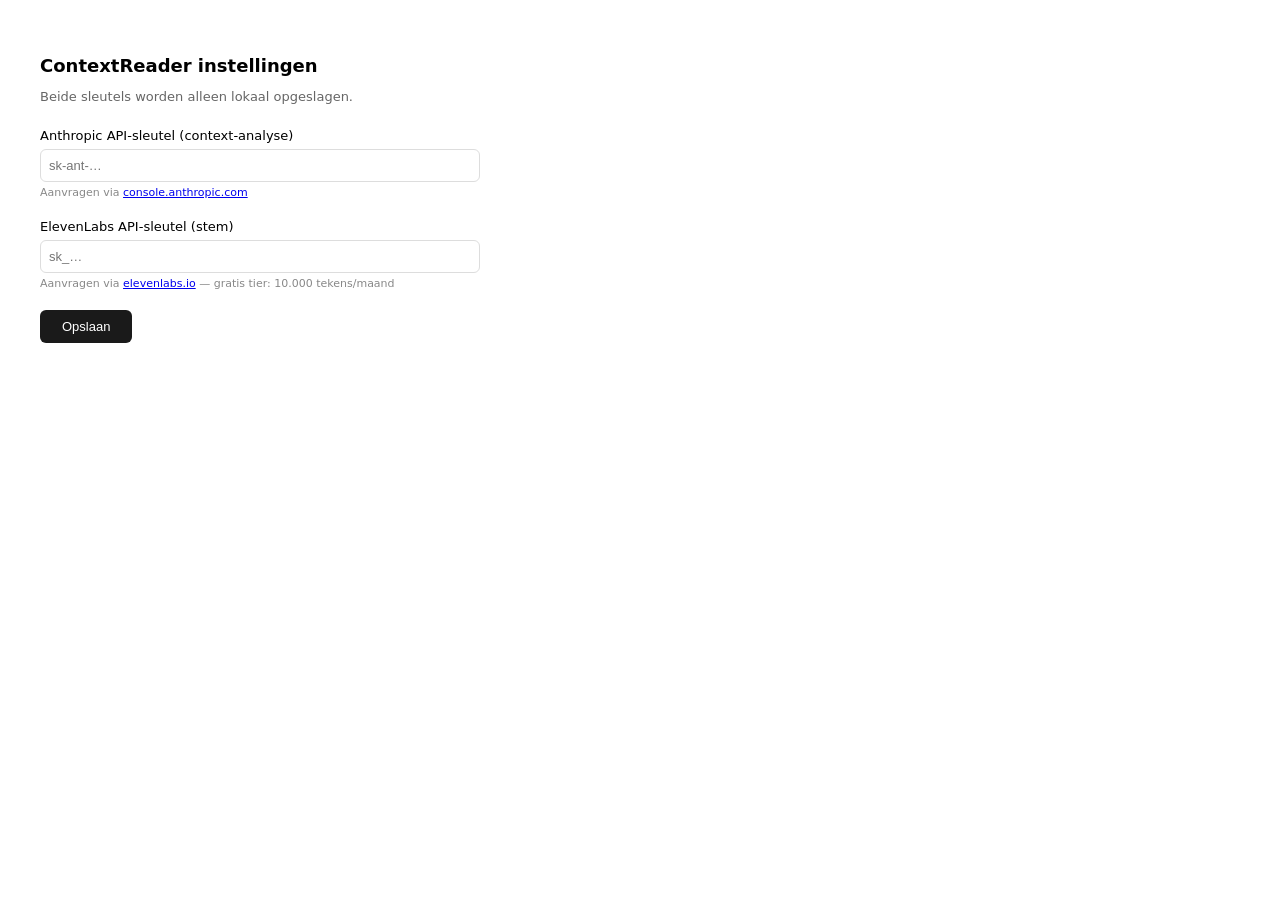
==== options.html @ 8b41c3e1 "ElevenLabs voices + different emotions" ====
<!DOCTYPE html>
<html lang="nl">
<head>
  <meta charset="UTF-8">
  <style>
    body { font-family: system-ui, sans-serif; padding: 32px; max-width: 440px; }
    h2   { font-size: 18px; margin-bottom: 6px; }
    p.intro { font-size: 13px; color: #666; margin-bottom: 24px; }
    .veld { margin-bottom: 20px; }
    label { font-size: 13px; font-weight: 500; display: block; margin-bottom: 6px; }
    input {
      width: 100%; padding: 8px; border: 1px solid #ddd;
      border-radius: 6px; font-size: 13px; box-sizing: border-box;
    }
    .hint { font-size: 11px; color: #888; margin-top: 4px; }
    button {
      padding: 9px 22px; background: #1a1a1a; color: #fff;
      border: none; border-radius: 6px; cursor: pointer; font-size: 13px;
    }
    #msg { margin-top: 10px; font-size: 12px; color: green; }
  </style>
</head>
<body>
  <h2>ContextReader instellingen</h2>
  <p class="intro">Beide sleutels worden alleen lokaal opgeslagen.</p>

  <div class="veld">
    <label>Anthropic API-sleutel (context-analyse)</label>
    <input type="password" id="claude-key" placeholder="sk-ant-…">
    <p class="hint">Aanvragen via <a href="https://console.anthropic.com" target="_blank">console.anthropic.com</a></p>
  </div>

  <div class="veld">
    <label>ElevenLabs API-sleutel (stem)</label>
    <input type="password" id="elevenlabs-key" placeholder="sk_…">
    <p class="hint">Aanvragen via <a href="https://elevenlabs.io" target="_blank">elevenlabs.io</a> — gratis tier: 10.000 tekens/maand</p>
  </div>

  <button id="opslaan">Opslaan</button>
  <div id="msg"></div>
  <script src="options.js"></script>
</body>
</html>
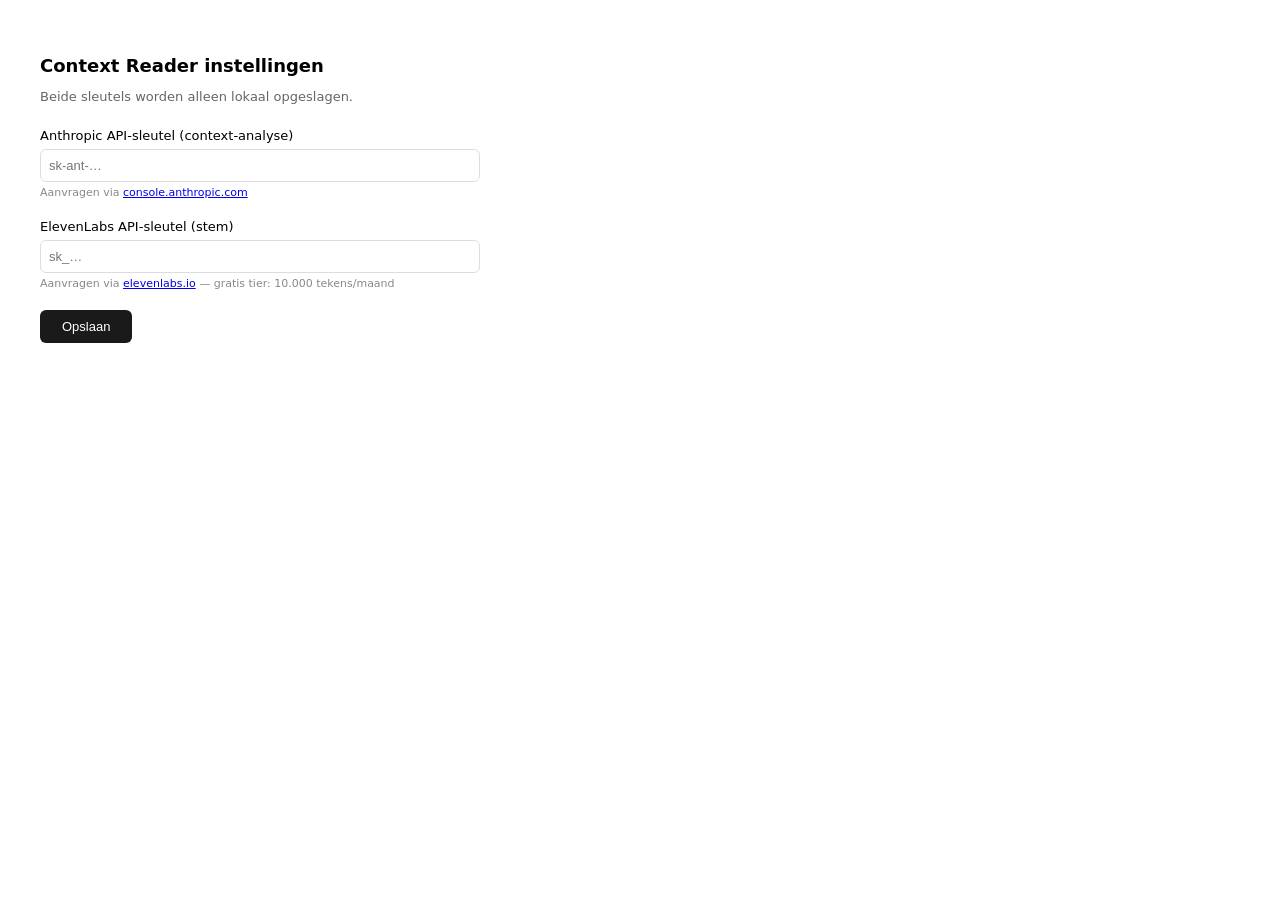
==== commit d4db1a9b: "update" ====
--- a/options.html
+++ b/options.html
@@ -21,7 +21,7 @@
   </style>
 </head>
 <body>
-  <h2>ContextReader instellingen</h2>
+  <h2>Context Reader instellingen</h2>
   <p class="intro">Beide sleutels worden alleen lokaal opgeslagen.</p>
 
   <div class="veld">
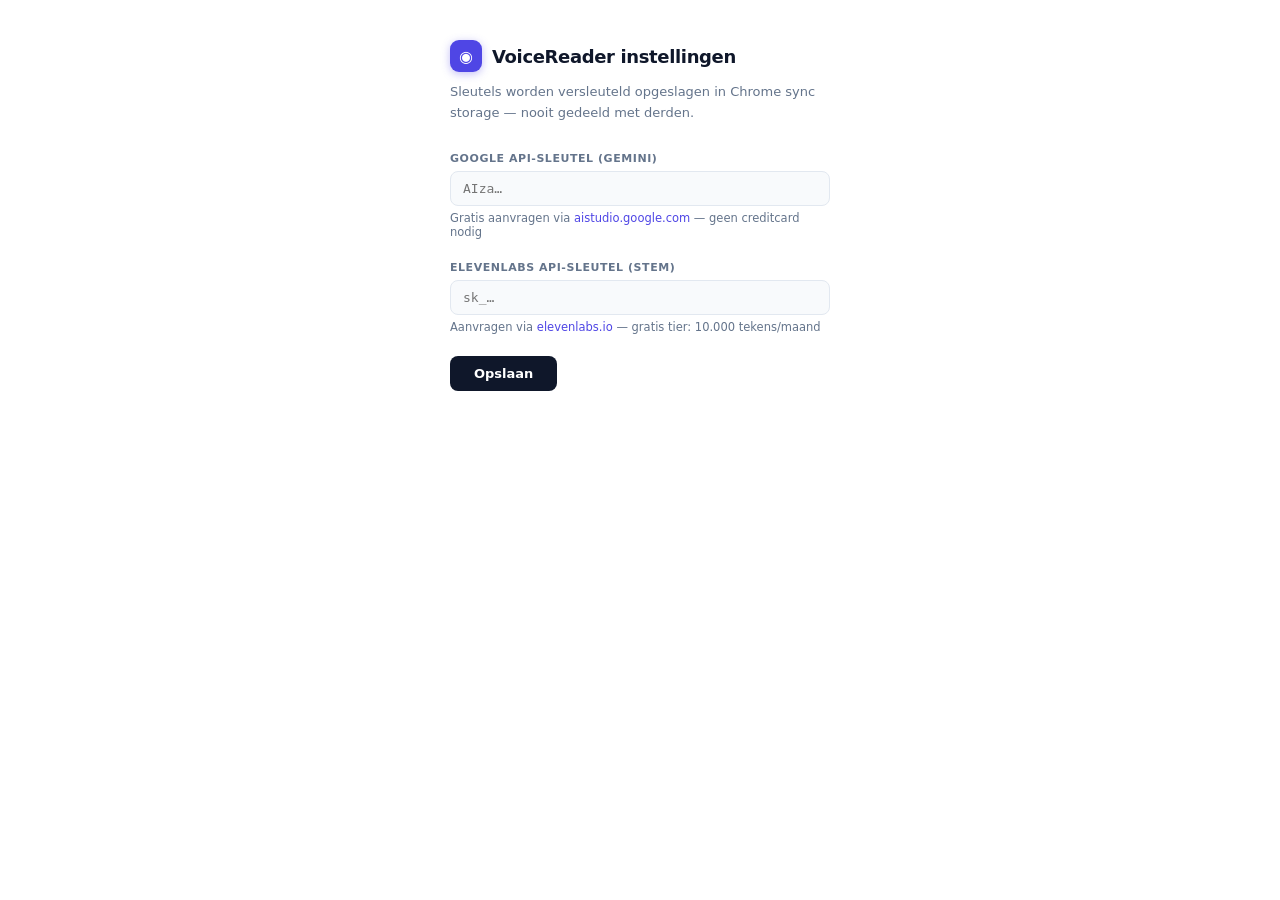
==== commit 1eae9191: "update" ====
--- a/options.html
+++ b/options.html
@@ -3,36 +3,85 @@
 <head>
   <meta charset="UTF-8">
   <style>
-    body { font-family: system-ui, sans-serif; padding: 32px; max-width: 440px; }
-    h2   { font-size: 18px; margin-bottom: 6px; }
-    p.intro { font-size: 13px; color: #666; margin-bottom: 24px; }
-    .veld { margin-bottom: 20px; }
-    label { font-size: 13px; font-weight: 500; display: block; margin-bottom: 6px; }
+    :root {
+      --brand: #4f46e5;
+      --brand-alpha: rgba(79,70,229,0.1);
+      --text: #0f172a;
+      --text-muted: #64748b;
+      --border: #e2e8f0;
+      --bg-subtle: #f8fafc;
+    }
+    *, *::before, *::after { box-sizing: border-box; }
+    body {
+      font-family: -apple-system, BlinkMacSystemFont, 'Segoe UI', system-ui, sans-serif;
+      padding: 40px;
+      max-width: 460px;
+      margin: 0 auto;
+      color: var(--text);
+      background: #fff;
+    }
+    .header {
+      display: flex;
+      align-items: center;
+      gap: 10px;
+      margin-bottom: 8px;
+    }
+    .brand-icon {
+      width: 32px; height: 32px;
+      background: var(--brand);
+      border-radius: 9px;
+      display: flex; align-items: center; justify-content: center;
+      color: white; font-size: 16px;
+      box-shadow: 0 2px 8px rgba(79,70,229,0.35);
+    }
+    h2 { font-size: 18px; font-weight: 700; margin: 0; letter-spacing: -0.02em; }
+    p.intro { font-size: 13px; color: var(--text-muted); margin: 10px 0 28px; line-height: 1.6; }
+    .veld { margin-bottom: 22px; }
+    label { font-size: 11px; font-weight: 700; display: block; margin-bottom: 6px; color: var(--text-muted); letter-spacing: 0.05em; text-transform: uppercase; }
     input {
-      width: 100%; padding: 8px; border: 1px solid #ddd;
-      border-radius: 6px; font-size: 13px; box-sizing: border-box;
+      width: 100%; padding: 9px 12px;
+      border: 1.5px solid var(--border);
+      border-radius: 8px;
+      font-size: 13px;
+      font-family: 'SF Mono', 'Menlo', 'Consolas', monospace;
+      color: var(--text);
+      background: var(--bg-subtle);
+      transition: border-color 0.15s, box-shadow 0.15s;
     }
-    .hint { font-size: 11px; color: #888; margin-top: 4px; }
+    input:focus { outline: none; border-color: var(--brand); box-shadow: 0 0 0 3px var(--brand-alpha); }
+    .hint { font-size: 11.5px; color: var(--text-muted); margin-top: 5px; }
+    .hint a { color: var(--brand); text-decoration: none; }
+    .hint a:hover { text-decoration: underline; }
     button {
-      padding: 9px 22px; background: #1a1a1a; color: #fff;
-      border: none; border-radius: 6px; cursor: pointer; font-size: 13px;
+      padding: 10px 24px;
+      background: var(--text);
+      color: #fff;
+      border: none; border-radius: 8px;
+      cursor: pointer;
+      font-size: 13px; font-weight: 600; font-family: inherit;
+      transition: background 0.15s;
     }
-    #msg { margin-top: 10px; font-size: 12px; color: green; }
+    button:hover { background: #1e293b; }
+    #msg { margin-top: 10px; font-size: 12px; color: #16a34a; font-weight: 600; }
+    :focus-visible { outline: 2px solid var(--brand); outline-offset: 3px; border-radius: 4px; }
   </style>
 </head>
 <body>
-  <h2>Context Reader instellingen</h2>
-  <p class="intro">Beide sleutels worden alleen lokaal opgeslagen.</p>
+  <div class="header">
+    <div class="brand-icon">◉</div>
+    <h2>VoiceReader instellingen</h2>
+  </div>
+  <p class="intro">Sleutels worden versleuteld opgeslagen in Chrome sync storage — nooit gedeeld met derden.</p>
 
   <div class="veld">
-    <label>Anthropic API-sleutel (context-analyse)</label>
-    <input type="password" id="claude-key" placeholder="sk-ant-…">
-    <p class="hint">Aanvragen via <a href="https://console.anthropic.com" target="_blank">console.anthropic.com</a></p>
+    <label for="gemini-key">Google API-sleutel (Gemini)</label>
+    <input type="password" id="gemini-key" placeholder="AIza…" autocomplete="off" spellcheck="false">
+    <p class="hint">Gratis aanvragen via <a href="https://aistudio.google.com/app/apikey" target="_blank">aistudio.google.com</a> — geen creditcard nodig</p>
   </div>
 
   <div class="veld">
-    <label>ElevenLabs API-sleutel (stem)</label>
-    <input type="password" id="elevenlabs-key" placeholder="sk_…">
+    <label for="elevenlabs-key">ElevenLabs API-sleutel (stem)</label>
+    <input type="password" id="elevenlabs-key" placeholder="sk_…" autocomplete="off" spellcheck="false">
     <p class="hint">Aanvragen via <a href="https://elevenlabs.io" target="_blank">elevenlabs.io</a> — gratis tier: 10.000 tekens/maand</p>
   </div>
 
@@ -40,4 +89,4 @@
   <div id="msg"></div>
   <script src="options.js"></script>
 </body>
-</html>+</html>
